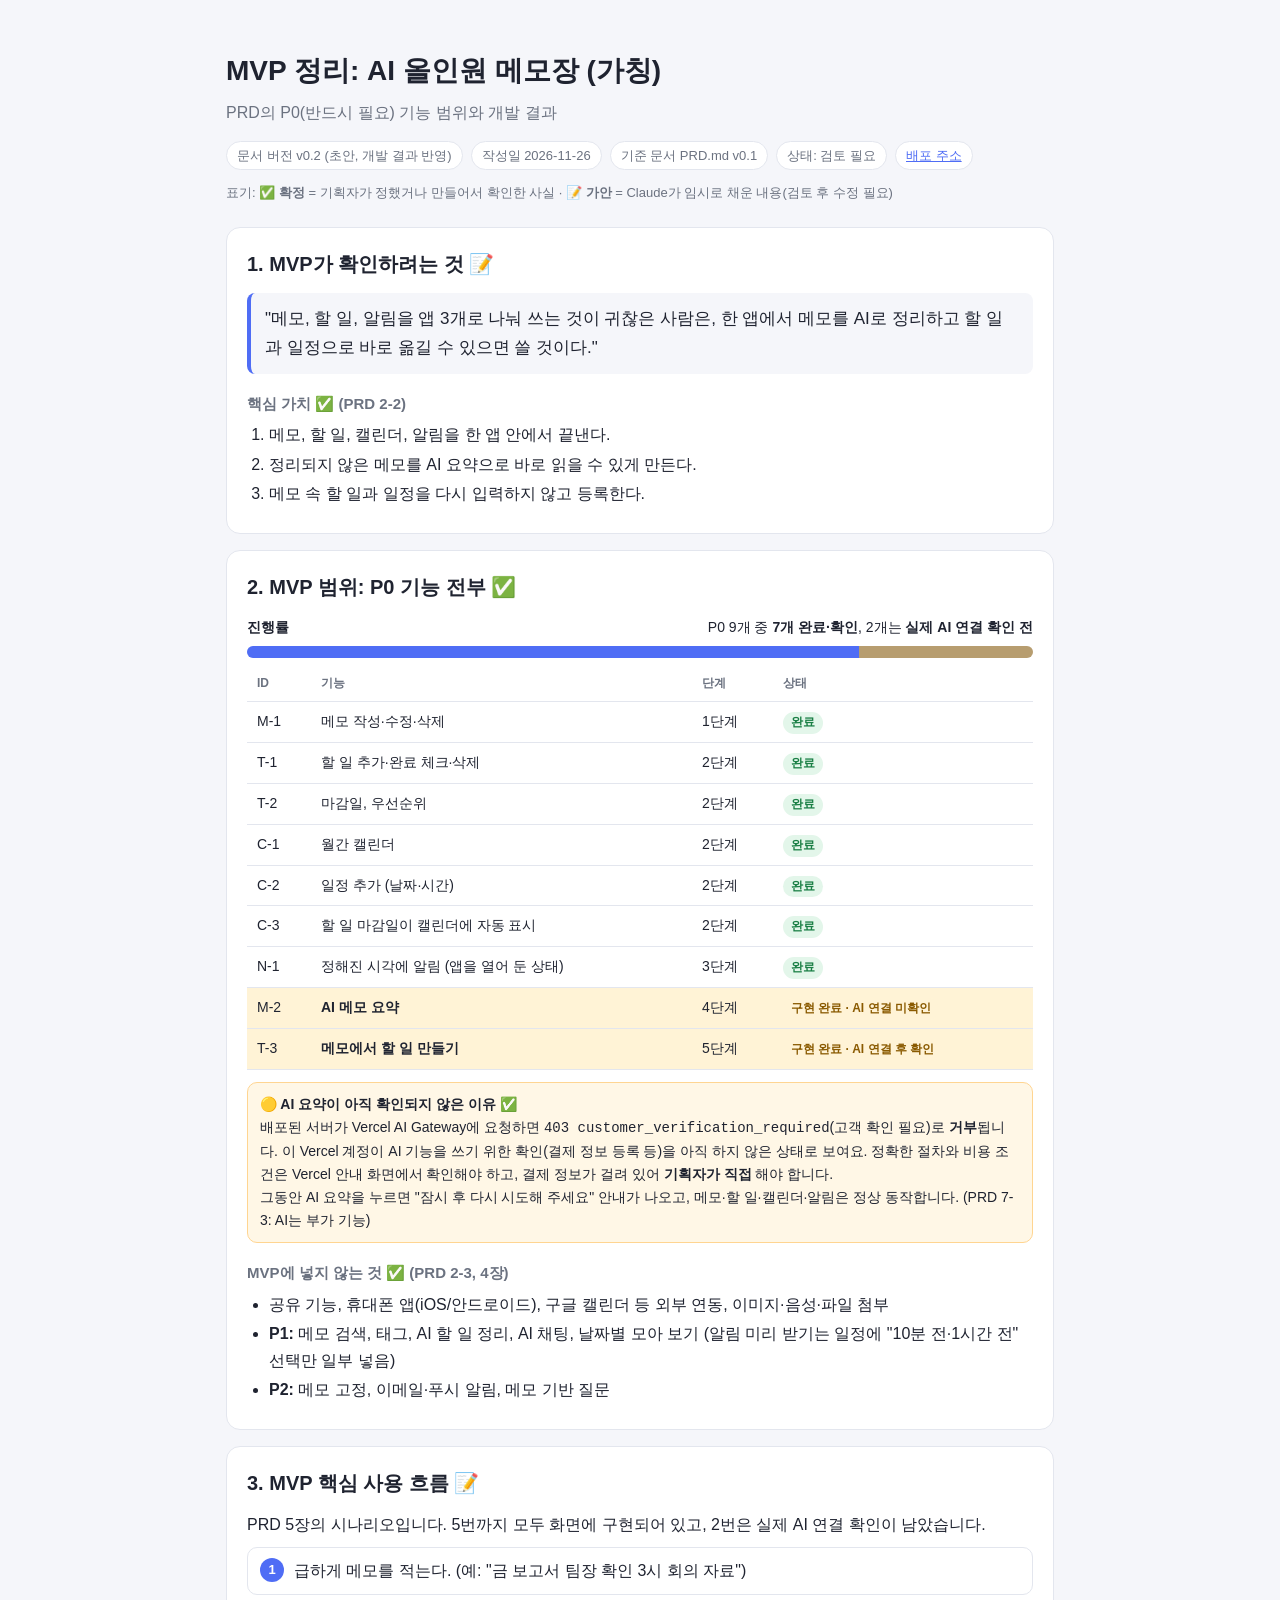
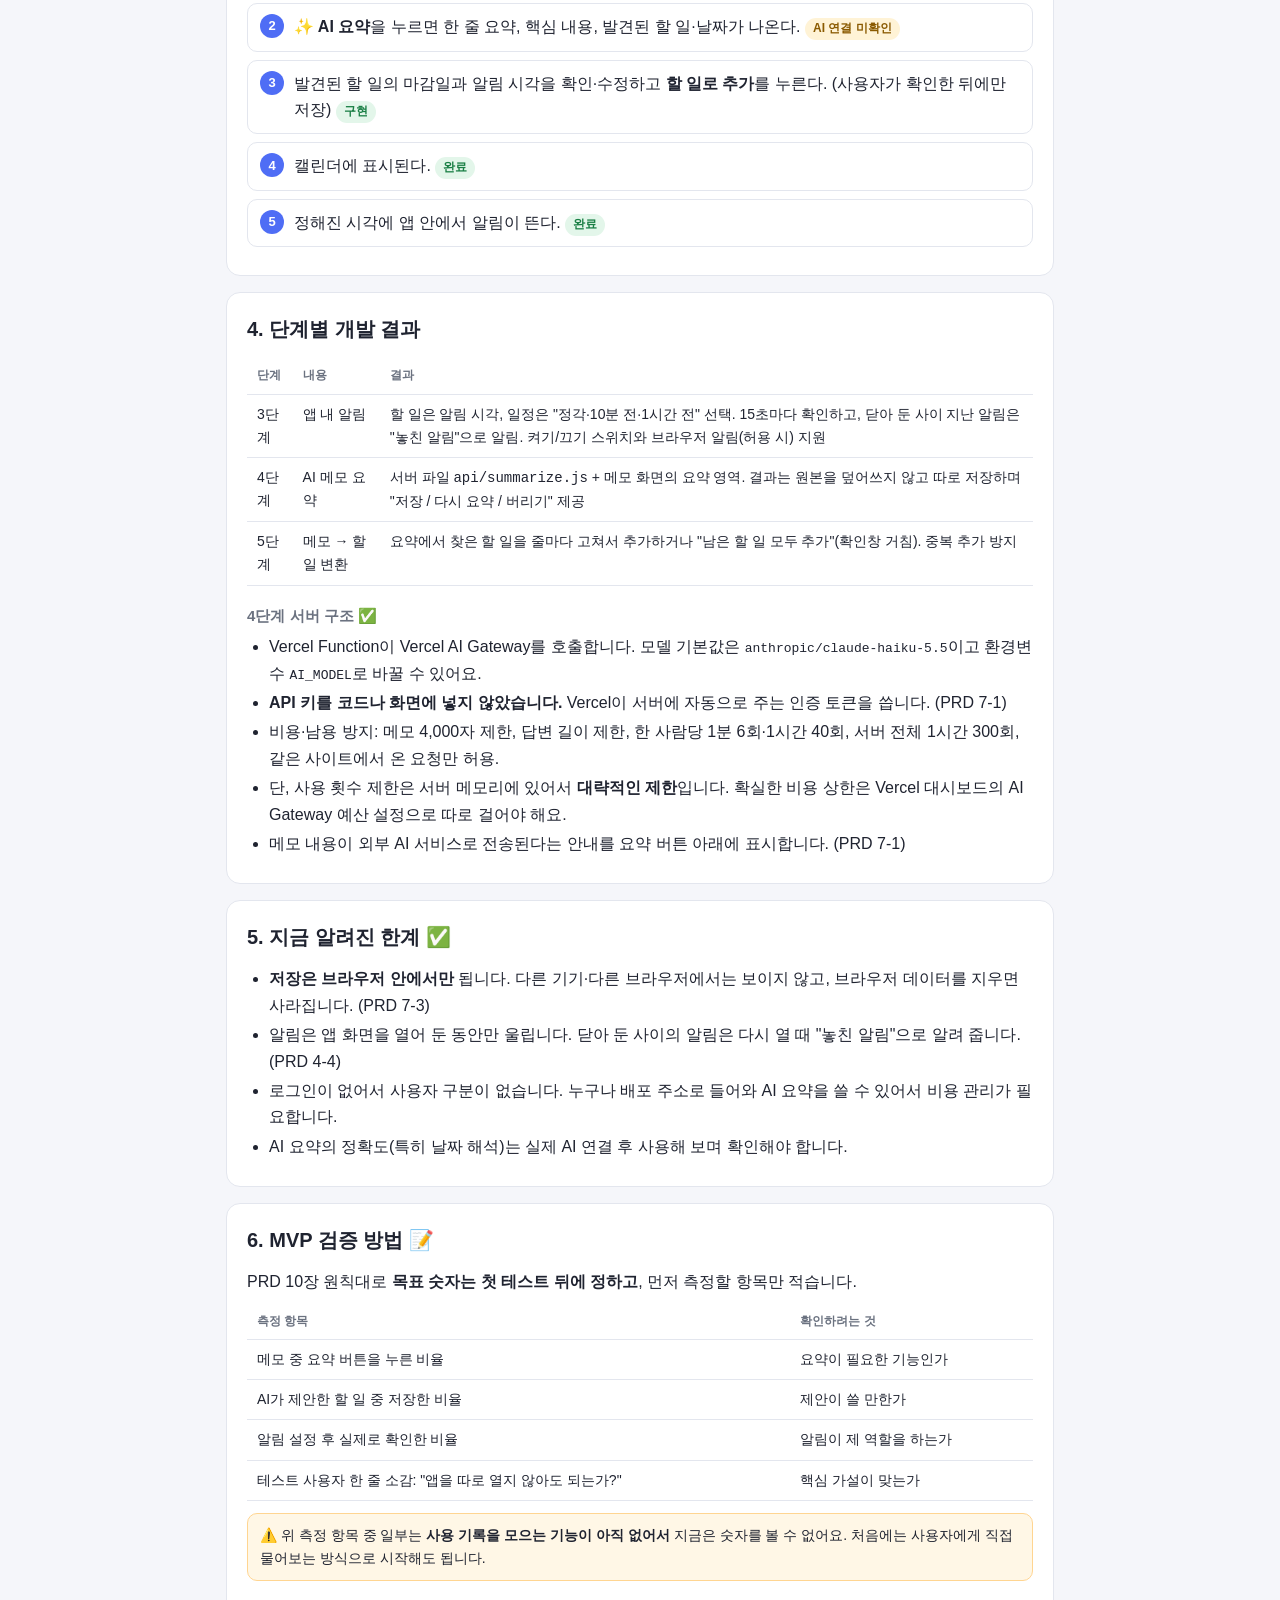
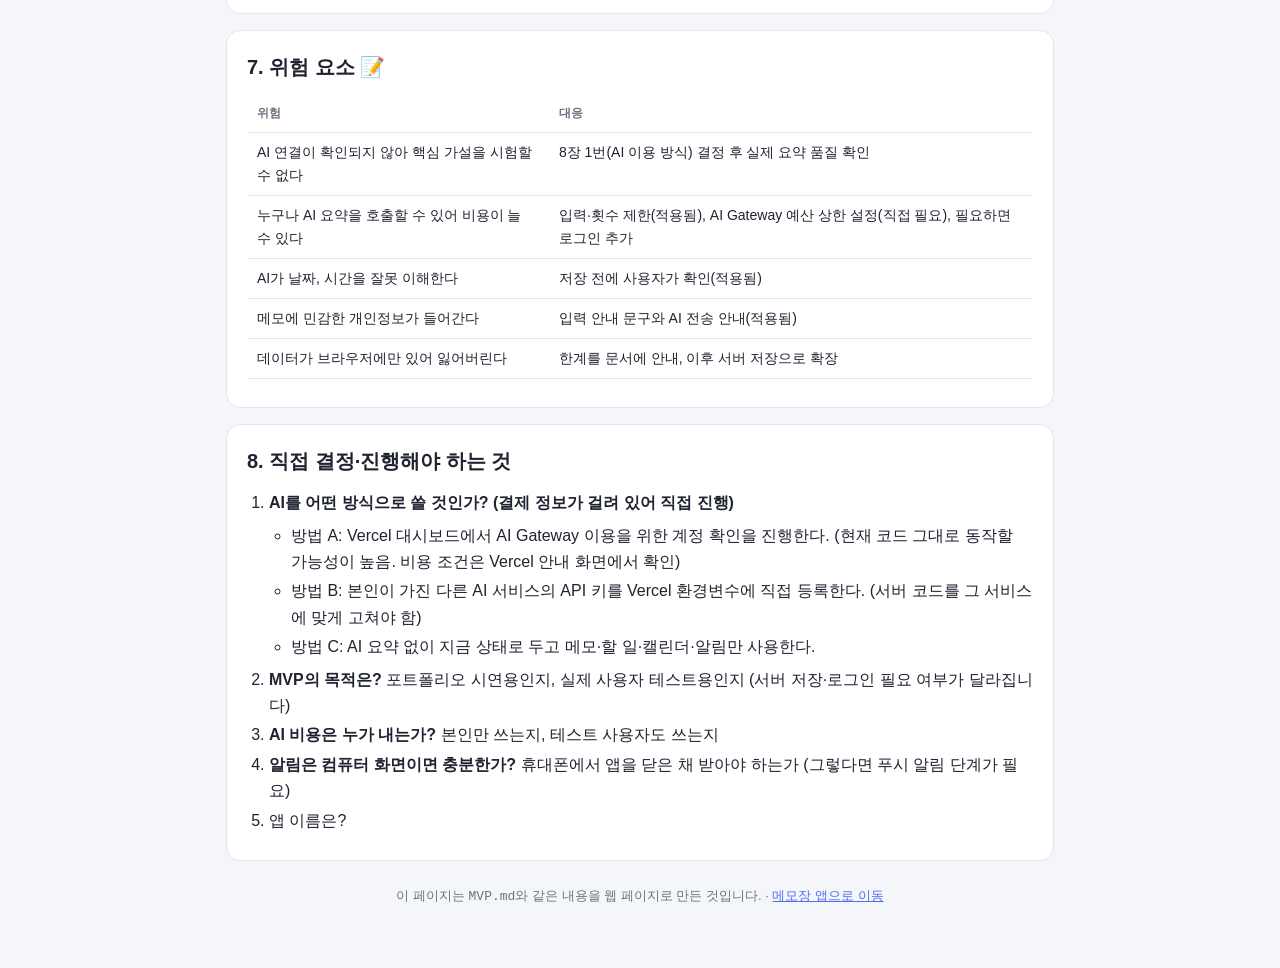
==== mvp.html @ d77a760d "2~5단계: 할 일·캘린더, 앱 내 알림, AI 요약, 메모에서 할 일 만들기 - 할 일(마감일·중요도)과 월간 캘린더, 일정 추가 - 알림: 할 일·일정 알림 시각, 놓친 알림 " ====
<!DOCTYPE html>
<html lang="ko">
<head>
  <meta charset="UTF-8">
  <meta name="viewport" content="width=device-width, initial-scale=1">
  <title>MVP 정리 - AI 올인원 메모장</title>
  <style>
    /* 색상은 여기 변수만 바꾸면 전체에 적용돼요 */
    :root {
      --main: #4f6df5;
      --bg: #f5f6fa;
      --card: #ffffff;
      --text: #1f2330;
      --sub: #6b7280;
      --line: #e3e6ee;
      --done-bg: #e3f6ea;  --done-text: #1a7f45;
      --todo-bg: #eef0f6;  --todo-text: #6b7280;
      --key-bg: #fff3d6;   --key-text: #8a5a00;
      --warn-bg: #fff7e6;  --warn-line: #ffd591;
    }
    @media (prefers-color-scheme: dark) {
      :root:not([data-theme="light"]) {
        --bg: #14161d; --card: #1d2029; --text: #eceef5; --sub: #9aa1b2; --line: #2d313d;
        --done-bg: #17382a; --done-text: #6fd59b;
        --todo-bg: #2a2e3a; --todo-text: #9aa1b2;
        --key-bg: #3a2f12; --key-text: #f2c562;
        --warn-bg: #3a2f12; --warn-line: #7a5d1b;
      }
    }
    * { box-sizing: border-box; }
    body {
      margin: 0;
      font-family: -apple-system, "Apple SD Gothic Neo", "Malgun Gothic", sans-serif;
      background: var(--bg);
      color: var(--text);
      line-height: 1.65;
    }
    .wrap { max-width: 860px; margin: 0 auto; padding: 24px 16px 64px; }
    header.hero { padding: 24px 0 8px; }
    header.hero h1 { margin: 0 0 6px; font-size: 28px; }
    header.hero p { margin: 0; color: var(--sub); }
    .meta { display: flex; flex-wrap: wrap; gap: 8px; margin-top: 14px; }
    .meta span { font-size: 13px; padding: 3px 10px; border-radius: 999px; background: var(--card); border: 1px solid var(--line); color: var(--sub); }

    section.card { background: var(--card); border: 1px solid var(--line); border-radius: 14px; padding: 20px; margin-top: 16px; }
    h2 { margin: 0 0 12px; font-size: 20px; }
    h3 { margin: 18px 0 6px; font-size: 15px; color: var(--sub); }
    p { margin: 8px 0; }
    ul, ol { margin: 6px 0; padding-left: 22px; }
    li { margin: 3px 0; }

    .legend { font-size: 13px; color: var(--sub); }
    .tag { display: inline-block; font-size: 12px; padding: 1px 8px; border-radius: 999px; font-weight: 600; white-space: nowrap; }
    .tag.done { background: var(--done-bg); color: var(--done-text); }
    .tag.todo { background: var(--todo-bg); color: var(--todo-text); }
    .tag.warn { background: var(--key-bg);  color: var(--key-text); }

    .hypo { border-left: 4px solid var(--main); background: var(--bg); padding: 12px 14px; border-radius: 8px; margin: 10px 0; font-size: 17px; }

    /* 진행률 막대 */
    .progress-head { display: flex; justify-content: space-between; align-items: baseline; gap: 12px; flex-wrap: wrap; font-size: 14px; margin-bottom: 6px; }
    .bar { height: 12px; background: var(--todo-bg); border-radius: 999px; overflow: hidden; display: flex; }
    .bar > i { display: block; height: 100%; }
    .bar > i.ok { width: 77.8%; background: var(--main); }
    .bar > i.pending { width: 22.2%; background: var(--key-text); opacity: .55; }

    /* 표 */
    .table-wrap { overflow-x: auto; margin: 8px 0; }
    table { width: 100%; border-collapse: collapse; font-size: 14px; min-width: 460px; }
    th, td { text-align: left; padding: 8px 10px; border-bottom: 1px solid var(--line); vertical-align: top; }
    th { font-size: 12px; color: var(--sub); }
    tr.row-key td { background: var(--key-bg); }

    /* 흐름 */
    ol.flow { list-style: none; padding: 0; counter-reset: step; }
    ol.flow li { counter-increment: step; position: relative; padding: 10px 12px 10px 46px; margin: 8px 0; border: 1px solid var(--line); border-radius: 10px; }
    ol.flow li::before {
      content: counter(step); position: absolute; left: 12px; top: 10px;
      width: 24px; height: 24px; border-radius: 50%; background: var(--main); color: #fff;
      display: flex; align-items: center; justify-content: center; font-size: 13px; font-weight: 700;
    }

    .callout { background: var(--warn-bg); border: 1px solid var(--warn-line); border-radius: 10px; padding: 10px 12px; margin: 12px 0; font-size: 14px; }
    @media (max-width: 640px) {
      header.hero h1 { font-size: 23px; }
    }
    footer { margin-top: 24px; font-size: 13px; color: var(--sub); text-align: center; }
    a { color: var(--main); }
  </style>
</head>
<body>
  <div class="wrap">
    <header class="hero">
      <h1>MVP 정리: AI 올인원 메모장 (가칭)</h1>
      <p>PRD의 P0(반드시 필요) 기능 범위와 개발 결과</p>
      <div class="meta">
        <span>문서 버전 v0.2 (초안, 개발 결과 반영)</span>
        <span>작성일 2026-11-26</span>
        <span>기준 문서 PRD.md v0.1</span>
        <span>상태: 검토 필요</span>
        <span><a href="https://ail-lecture-memo.vercel.app">배포 주소</a></span>
      </div>
      <p class="legend" style="margin-top:12px">
        표기: <b>✅ 확정</b> = 기획자가 정했거나 만들어서 확인한 사실 · <b>📝 가안</b> = Claude가 임시로 채운 내용(검토 후 수정 필요)
      </p>
    </header>

    <section class="card">
      <h2>1. MVP가 확인하려는 것 📝</h2>
      <p class="hypo">"메모, 할 일, 알림을 앱 3개로 나눠 쓰는 것이 귀찮은 사람은, 한 앱에서 메모를 AI로 정리하고 할 일과 일정으로 바로 옮길 수 있으면 쓸 것이다."</p>
      <h3>핵심 가치 ✅ (PRD 2-2)</h3>
      <ol>
        <li>메모, 할 일, 캘린더, 알림을 한 앱 안에서 끝낸다.</li>
        <li>정리되지 않은 메모를 AI 요약으로 바로 읽을 수 있게 만든다.</li>
        <li>메모 속 할 일과 일정을 다시 입력하지 않고 등록한다.</li>
      </ol>
    </section>

    <section class="card">
      <h2>2. MVP 범위: P0 기능 전부 ✅</h2>
      <div class="progress-head"><strong>진행률</strong><span>P0 9개 중 <b>7개 완료·확인</b>, 2개는 <b>실제 AI 연결 확인 전</b></span></div>
      <div class="bar" role="img" aria-label="9개 중 7개 완료, 2개 AI 연결 확인 전"><i class="ok"></i><i class="pending"></i></div>

      <div class="table-wrap">
        <table>
          <thead><tr><th>ID</th><th>기능</th><th>단계</th><th>상태</th></tr></thead>
          <tbody>
            <tr><td>M-1</td><td>메모 작성·수정·삭제</td><td>1단계</td><td><span class="tag done">완료</span></td></tr>
            <tr><td>T-1</td><td>할 일 추가·완료 체크·삭제</td><td>2단계</td><td><span class="tag done">완료</span></td></tr>
            <tr><td>T-2</td><td>마감일, 우선순위</td><td>2단계</td><td><span class="tag done">완료</span></td></tr>
            <tr><td>C-1</td><td>월간 캘린더</td><td>2단계</td><td><span class="tag done">완료</span></td></tr>
            <tr><td>C-2</td><td>일정 추가 (날짜·시간)</td><td>2단계</td><td><span class="tag done">완료</span></td></tr>
            <tr><td>C-3</td><td>할 일 마감일이 캘린더에 자동 표시</td><td>2단계</td><td><span class="tag done">완료</span></td></tr>
            <tr><td>N-1</td><td>정해진 시각에 알림 (앱을 열어 둔 상태)</td><td>3단계</td><td><span class="tag done">완료</span></td></tr>
            <tr class="row-key"><td>M-2</td><td><b>AI 메모 요약</b></td><td>4단계</td><td><span class="tag warn">구현 완료 · AI 연결 미확인</span></td></tr>
            <tr class="row-key"><td>T-3</td><td><b>메모에서 할 일 만들기</b></td><td>5단계</td><td><span class="tag warn">구현 완료 · AI 연결 후 확인</span></td></tr>
          </tbody>
        </table>
      </div>

      <p class="callout"><b>🟡 AI 요약이 아직 확인되지 않은 이유 ✅</b><br>
        배포된 서버가 Vercel AI Gateway에 요청하면 <code>403 customer_verification_required</code>(고객 확인 필요)로 <b>거부</b>됩니다. 이 Vercel 계정이 AI 기능을 쓰기 위한 확인(결제 정보 등록 등)을 아직 하지 않은 상태로 보여요. 정확한 절차와 비용 조건은 Vercel 안내 화면에서 확인해야 하고, 결제 정보가 걸려 있어 <b>기획자가 직접</b> 해야 합니다.<br>
        그동안 AI 요약을 누르면 "잠시 후 다시 시도해 주세요" 안내가 나오고, 메모·할 일·캘린더·알림은 정상 동작합니다. (PRD 7-3: AI는 부가 기능)</p>

      <h3>MVP에 넣지 않는 것 ✅ (PRD 2-3, 4장)</h3>
      <ul>
        <li>공유 기능, 휴대폰 앱(iOS/안드로이드), 구글 캘린더 등 외부 연동, 이미지·음성·파일 첨부</li>
        <li><b>P1:</b> 메모 검색, 태그, AI 할 일 정리, AI 채팅, 날짜별 모아 보기 (알림 미리 받기는 일정에 "10분 전·1시간 전" 선택만 일부 넣음)</li>
        <li><b>P2:</b> 메모 고정, 이메일·푸시 알림, 메모 기반 질문</li>
      </ul>
    </section>

    <section class="card">
      <h2>3. MVP 핵심 사용 흐름 📝</h2>
      <p>PRD 5장의 시나리오입니다. 5번까지 모두 화면에 구현되어 있고, 2번은 실제 AI 연결 확인이 남았습니다.</p>
      <ol class="flow">
        <li>급하게 메모를 적는다. (예: "금 보고서 팀장 확인 3시 회의 자료")</li>
        <li><b>✨ AI 요약</b>을 누르면 한 줄 요약, 핵심 내용, 발견된 할 일·날짜가 나온다. <span class="tag warn">AI 연결 미확인</span></li>
        <li>발견된 할 일의 마감일과 알림 시각을 확인·수정하고 <b>할 일로 추가</b>를 누른다. (사용자가 확인한 뒤에만 저장) <span class="tag done">구현</span></li>
        <li>캘린더에 표시된다. <span class="tag done">완료</span></li>
        <li>정해진 시각에 앱 안에서 알림이 뜬다. <span class="tag done">완료</span></li>
      </ol>
    </section>

    <section class="card">
      <h2>4. 단계별 개발 결과</h2>
      <div class="table-wrap">
        <table>
          <thead><tr><th>단계</th><th>내용</th><th>결과</th></tr></thead>
          <tbody>
            <tr><td>3단계</td><td>앱 내 알림</td><td>할 일은 알림 시각, 일정은 "정각·10분 전·1시간 전" 선택. 15초마다 확인하고, 닫아 둔 사이 지난 알림은 "놓친 알림"으로 알림. 켜기/끄기 스위치와 브라우저 알림(허용 시) 지원</td></tr>
            <tr><td>4단계</td><td>AI 메모 요약</td><td>서버 파일 <code>api/summarize.js</code> + 메모 화면의 요약 영역. 결과는 원본을 덮어쓰지 않고 따로 저장하며 "저장 / 다시 요약 / 버리기" 제공</td></tr>
            <tr><td>5단계</td><td>메모 → 할 일 변환</td><td>요약에서 찾은 할 일을 줄마다 고쳐서 추가하거나 "남은 할 일 모두 추가"(확인창 거침). 중복 추가 방지</td></tr>
          </tbody>
        </table>
      </div>
      <h3>4단계 서버 구조 ✅</h3>
      <ul>
        <li>Vercel Function이 Vercel AI Gateway를 호출합니다. 모델 기본값은 <code>anthropic/claude-haiku-5.5</code>이고 환경변수 <code>AI_MODEL</code>로 바꿀 수 있어요.</li>
        <li><b>API 키를 코드나 화면에 넣지 않았습니다.</b> Vercel이 서버에 자동으로 주는 인증 토큰을 씁니다. (PRD 7-1)</li>
        <li>비용·남용 방지: 메모 4,000자 제한, 답변 길이 제한, 한 사람당 1분 6회·1시간 40회, 서버 전체 1시간 300회, 같은 사이트에서 온 요청만 허용.</li>
        <li>단, 사용 횟수 제한은 서버 메모리에 있어서 <b>대략적인 제한</b>입니다. 확실한 비용 상한은 Vercel 대시보드의 AI Gateway 예산 설정으로 따로 걸어야 해요.</li>
        <li>메모 내용이 외부 AI 서비스로 전송된다는 안내를 요약 버튼 아래에 표시합니다. (PRD 7-1)</li>
      </ul>
    </section>

    <section class="card">
      <h2>5. 지금 알려진 한계 ✅</h2>
      <ul>
        <li><b>저장은 브라우저 안에서만</b> 됩니다. 다른 기기·다른 브라우저에서는 보이지 않고, 브라우저 데이터를 지우면 사라집니다. (PRD 7-3)</li>
        <li>알림은 앱 화면을 열어 둔 동안만 울립니다. 닫아 둔 사이의 알림은 다시 열 때 "놓친 알림"으로 알려 줍니다. (PRD 4-4)</li>
        <li>로그인이 없어서 사용자 구분이 없습니다. 누구나 배포 주소로 들어와 AI 요약을 쓸 수 있어서 비용 관리가 필요합니다.</li>
        <li>AI 요약의 정확도(특히 날짜 해석)는 실제 AI 연결 후 사용해 보며 확인해야 합니다.</li>
      </ul>
    </section>

    <section class="card">
      <h2>6. MVP 검증 방법 📝</h2>
      <p>PRD 10장 원칙대로 <b>목표 숫자는 첫 테스트 뒤에 정하고</b>, 먼저 측정할 항목만 적습니다.</p>
      <div class="table-wrap">
        <table>
          <thead><tr><th>측정 항목</th><th>확인하려는 것</th></tr></thead>
          <tbody>
            <tr><td>메모 중 요약 버튼을 누른 비율</td><td>요약이 필요한 기능인가</td></tr>
            <tr><td>AI가 제안한 할 일 중 저장한 비율</td><td>제안이 쓸 만한가</td></tr>
            <tr><td>알림 설정 후 실제로 확인한 비율</td><td>알림이 제 역할을 하는가</td></tr>
            <tr><td>테스트 사용자 한 줄 소감: "앱을 따로 열지 않아도 되는가?"</td><td>핵심 가설이 맞는가</td></tr>
          </tbody>
        </table>
      </div>
      <p class="callout">⚠️ 위 측정 항목 중 일부는 <b>사용 기록을 모으는 기능이 아직 없어서</b> 지금은 숫자를 볼 수 없어요. 처음에는 사용자에게 직접 물어보는 방식으로 시작해도 됩니다.</p>
    </section>

    <section class="card">
      <h2>7. 위험 요소 📝</h2>
      <div class="table-wrap">
        <table>
          <thead><tr><th>위험</th><th>대응</th></tr></thead>
          <tbody>
            <tr><td>AI 연결이 확인되지 않아 핵심 가설을 시험할 수 없다</td><td>8장 1번(AI 이용 방식) 결정 후 실제 요약 품질 확인</td></tr>
            <tr><td>누구나 AI 요약을 호출할 수 있어 비용이 늘 수 있다</td><td>입력·횟수 제한(적용됨), AI Gateway 예산 상한 설정(직접 필요), 필요하면 로그인 추가</td></tr>
            <tr><td>AI가 날짜, 시간을 잘못 이해한다</td><td>저장 전에 사용자가 확인(적용됨)</td></tr>
            <tr><td>메모에 민감한 개인정보가 들어간다</td><td>입력 안내 문구와 AI 전송 안내(적용됨)</td></tr>
            <tr><td>데이터가 브라우저에만 있어 잃어버린다</td><td>한계를 문서에 안내, 이후 서버 저장으로 확장</td></tr>
          </tbody>
        </table>
      </div>
    </section>

    <section class="card">
      <h2>8. 직접 결정·진행해야 하는 것</h2>
      <ol>
        <li><b>AI를 어떤 방식으로 쓸 것인가? (결제 정보가 걸려 있어 직접 진행)</b>
          <ul>
            <li>방법 A: Vercel 대시보드에서 AI Gateway 이용을 위한 계정 확인을 진행한다. (현재 코드 그대로 동작할 가능성이 높음. 비용 조건은 Vercel 안내 화면에서 확인)</li>
            <li>방법 B: 본인이 가진 다른 AI 서비스의 API 키를 Vercel 환경변수에 직접 등록한다. (서버 코드를 그 서비스에 맞게 고쳐야 함)</li>
            <li>방법 C: AI 요약 없이 지금 상태로 두고 메모·할 일·캘린더·알림만 사용한다.</li>
          </ul>
        </li>
        <li><b>MVP의 목적은?</b> 포트폴리오 시연용인지, 실제 사용자 테스트용인지 (서버 저장·로그인 필요 여부가 달라집니다)</li>
        <li><b>AI 비용은 누가 내는가?</b> 본인만 쓰는지, 테스트 사용자도 쓰는지</li>
        <li><b>알림은 컴퓨터 화면이면 충분한가?</b> 휴대폰에서 앱을 닫은 채 받아야 하는가 (그렇다면 푸시 알림 단계가 필요)</li>
        <li>앱 이름은?</li>
      </ol>
    </section>

    <footer>이 페이지는 <code>MVP.md</code>와 같은 내용을 웹 페이지로 만든 것입니다. · <a href="index.html">메모장 앱으로 이동</a></footer>
  </div>
</body>
</html>
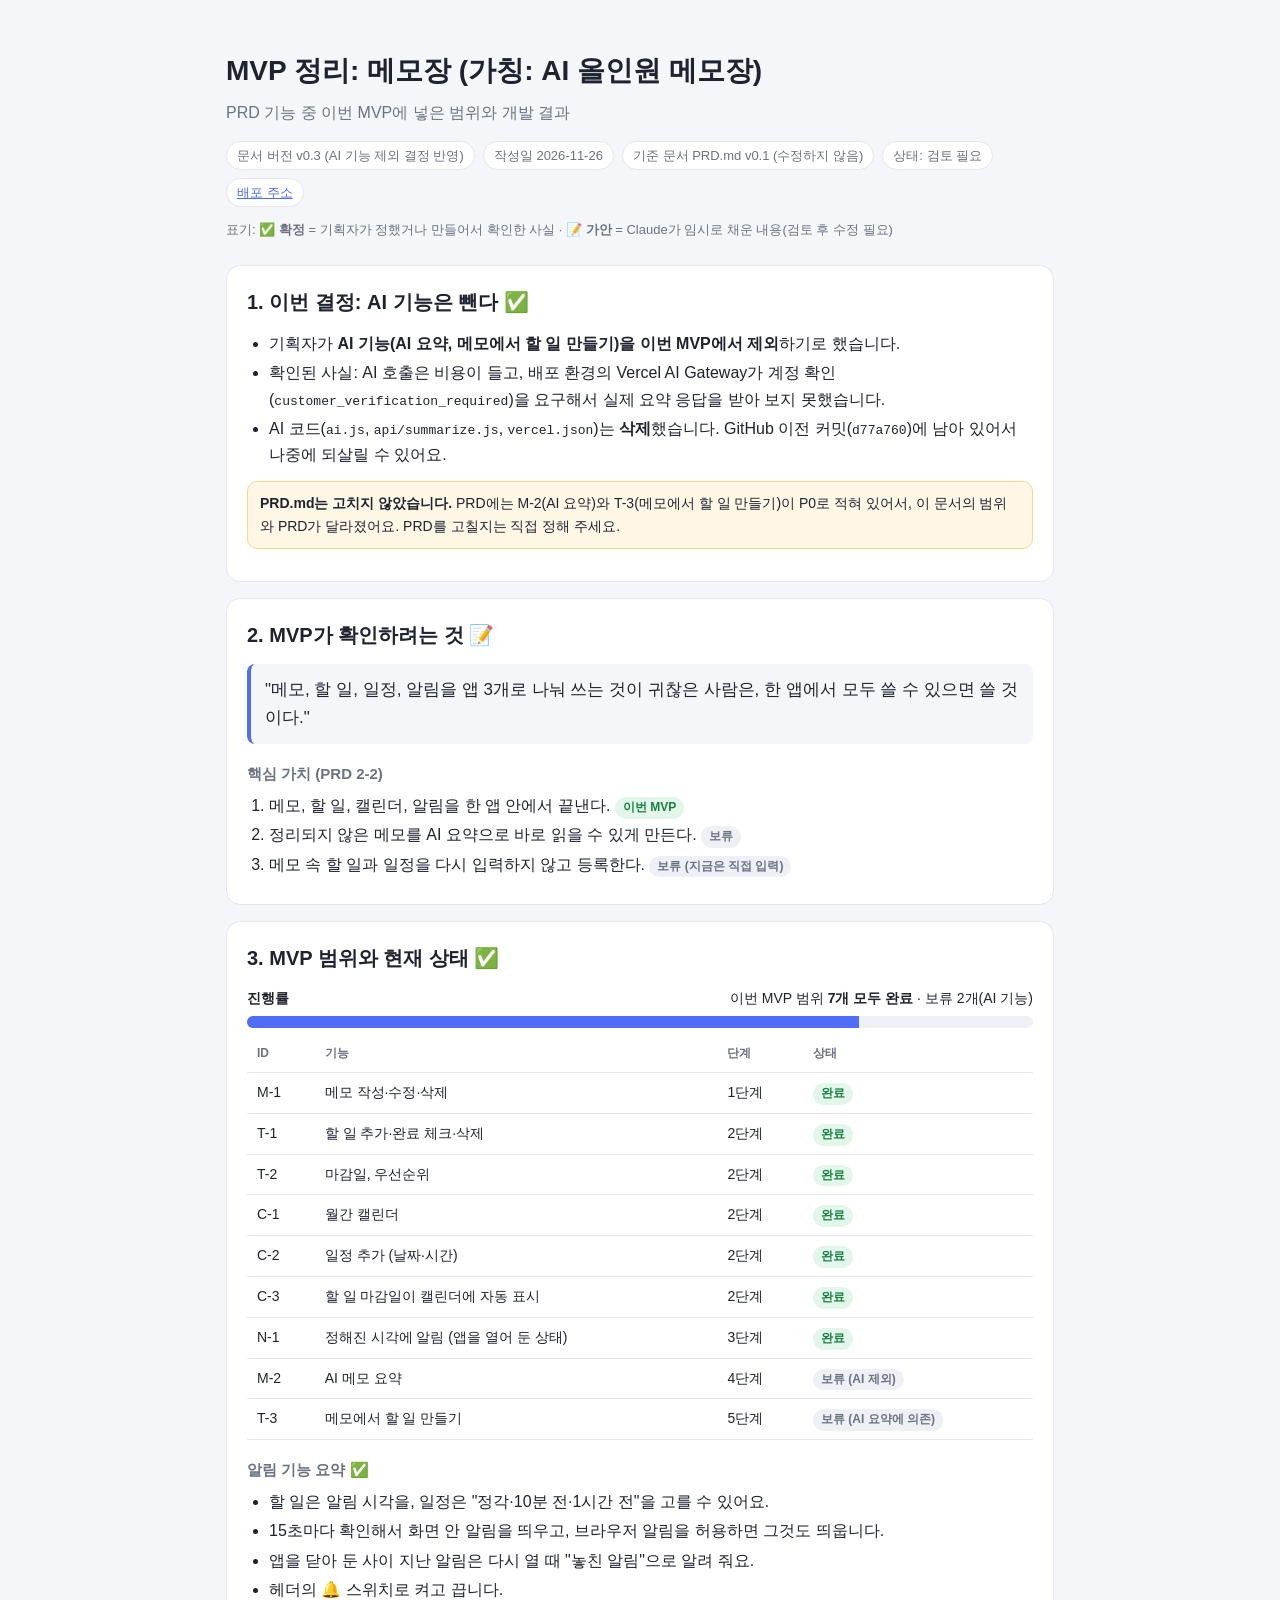
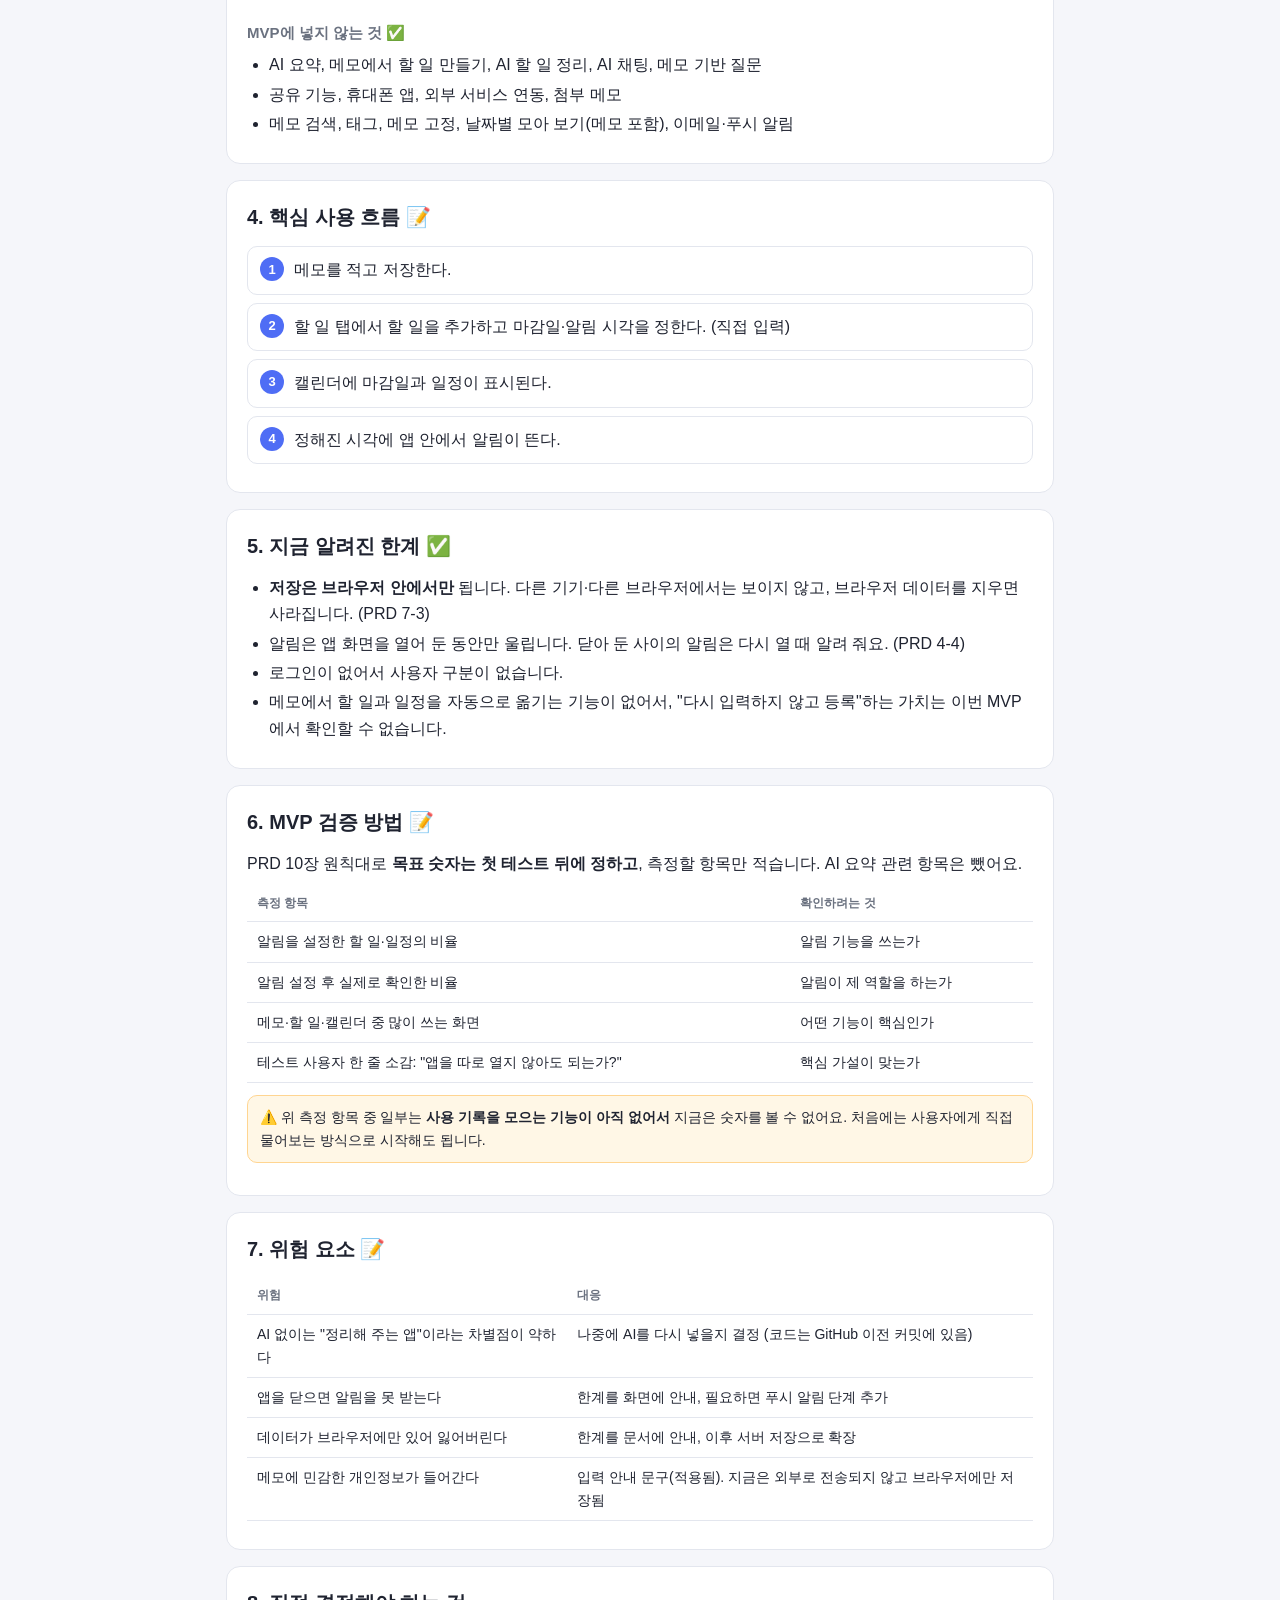
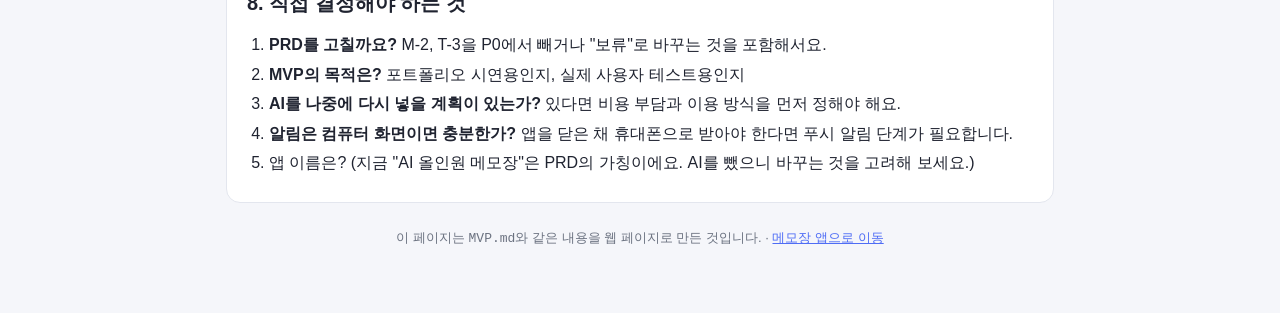
==== commit b299be46: "AI 기능 제거: 비용·계정 확인 문제로 AI 요약과 메모→할 일 변환을 뺌 - ai.js, api/summarize.js, vercel.json 삭제 (이전 커밋 d77a760에" ====
--- a/mvp.html
+++ b/mvp.html
@@ -3,7 +3,7 @@
 <head>
   <meta charset="UTF-8">
   <meta name="viewport" content="width=device-width, initial-scale=1">
-  <title>MVP 정리 - AI 올인원 메모장</title>
+  <title>MVP 정리 - 메모장</title>
   <style>
     /* 색상은 여기 변수만 바꾸면 전체에 적용돼요 */
     :root {
@@ -14,16 +14,14 @@
       --sub: #6b7280;
       --line: #e3e6ee;
       --done-bg: #e3f6ea;  --done-text: #1a7f45;
-      --todo-bg: #eef0f6;  --todo-text: #6b7280;
-      --key-bg: #fff3d6;   --key-text: #8a5a00;
+      --hold-bg: #eef0f6;  --hold-text: #6b7280;
       --warn-bg: #fff7e6;  --warn-line: #ffd591;
     }
     @media (prefers-color-scheme: dark) {
       :root:not([data-theme="light"]) {
         --bg: #14161d; --card: #1d2029; --text: #eceef5; --sub: #9aa1b2; --line: #2d313d;
         --done-bg: #17382a; --done-text: #6fd59b;
-        --todo-bg: #2a2e3a; --todo-text: #9aa1b2;
-        --key-bg: #3a2f12; --key-text: #f2c562;
+        --hold-bg: #2a2e3a; --hold-text: #9aa1b2;
         --warn-bg: #3a2f12; --warn-line: #7a5d1b;
       }
     }
@@ -52,24 +50,21 @@
     .legend { font-size: 13px; color: var(--sub); }
     .tag { display: inline-block; font-size: 12px; padding: 1px 8px; border-radius: 999px; font-weight: 600; white-space: nowrap; }
     .tag.done { background: var(--done-bg); color: var(--done-text); }
-    .tag.todo { background: var(--todo-bg); color: var(--todo-text); }
-    .tag.warn { background: var(--key-bg);  color: var(--key-text); }
+    .tag.hold { background: var(--hold-bg); color: var(--hold-text); }
 
     .hypo { border-left: 4px solid var(--main); background: var(--bg); padding: 12px 14px; border-radius: 8px; margin: 10px 0; font-size: 17px; }
 
     /* 진행률 막대 */
     .progress-head { display: flex; justify-content: space-between; align-items: baseline; gap: 12px; flex-wrap: wrap; font-size: 14px; margin-bottom: 6px; }
-    .bar { height: 12px; background: var(--todo-bg); border-radius: 999px; overflow: hidden; display: flex; }
+    .bar { height: 12px; background: var(--hold-bg); border-radius: 999px; overflow: hidden; display: flex; }
     .bar > i { display: block; height: 100%; }
     .bar > i.ok { width: 77.8%; background: var(--main); }
-    .bar > i.pending { width: 22.2%; background: var(--key-text); opacity: .55; }
 
     /* 표 */
     .table-wrap { overflow-x: auto; margin: 8px 0; }
     table { width: 100%; border-collapse: collapse; font-size: 14px; min-width: 460px; }
     th, td { text-align: left; padding: 8px 10px; border-bottom: 1px solid var(--line); vertical-align: top; }
     th { font-size: 12px; color: var(--sub); }
-    tr.row-key td { background: var(--key-bg); }
 
     /* 흐름 */
     ol.flow { list-style: none; padding: 0; counter-reset: step; }
@@ -91,12 +86,12 @@
 <body>
   <div class="wrap">
     <header class="hero">
-      <h1>MVP 정리: AI 올인원 메모장 (가칭)</h1>
-      <p>PRD의 P0(반드시 필요) 기능 범위와 개발 결과</p>
+      <h1>MVP 정리: 메모장 (가칭: AI 올인원 메모장)</h1>
+      <p>PRD 기능 중 이번 MVP에 넣은 범위와 개발 결과</p>
       <div class="meta">
-        <span>문서 버전 v0.2 (초안, 개발 결과 반영)</span>
+        <span>문서 버전 v0.3 (AI 기능 제외 결정 반영)</span>
         <span>작성일 2026-11-26</span>
-        <span>기준 문서 PRD.md v0.1</span>
+        <span>기준 문서 PRD.md v0.1 (수정하지 않음)</span>
         <span>상태: 검토 필요</span>
         <span><a href="https://ail-lecture-memo.vercel.app">배포 주소</a></span>
       </div>
@@ -106,20 +101,30 @@
     </header>
 
     <section class="card">
-      <h2>1. MVP가 확인하려는 것 📝</h2>
-      <p class="hypo">"메모, 할 일, 알림을 앱 3개로 나눠 쓰는 것이 귀찮은 사람은, 한 앱에서 메모를 AI로 정리하고 할 일과 일정으로 바로 옮길 수 있으면 쓸 것이다."</p>
-      <h3>핵심 가치 ✅ (PRD 2-2)</h3>
+      <h2>1. 이번 결정: AI 기능은 뺀다 ✅</h2>
+      <ul>
+        <li>기획자가 <b>AI 기능(AI 요약, 메모에서 할 일 만들기)을 이번 MVP에서 제외</b>하기로 했습니다.</li>
+        <li>확인된 사실: AI 호출은 비용이 들고, 배포 환경의 Vercel AI Gateway가 계정 확인(<code>customer_verification_required</code>)을 요구해서 실제 요약 응답을 받아 보지 못했습니다.</li>
+        <li>AI 코드(<code>ai.js</code>, <code>api/summarize.js</code>, <code>vercel.json</code>)는 <b>삭제</b>했습니다. GitHub 이전 커밋(<code>d77a760</code>)에 남아 있어서 나중에 되살릴 수 있어요.</li>
+      </ul>
+      <p class="callout"><b>PRD.md는 고치지 않았습니다.</b> PRD에는 M-2(AI 요약)와 T-3(메모에서 할 일 만들기)이 P0로 적혀 있어서, 이 문서의 범위와 PRD가 달라졌어요. PRD를 고칠지는 직접 정해 주세요.</p>
+    </section>
+
+    <section class="card">
+      <h2>2. MVP가 확인하려는 것 📝</h2>
+      <p class="hypo">"메모, 할 일, 일정, 알림을 앱 3개로 나눠 쓰는 것이 귀찮은 사람은, 한 앱에서 모두 쓸 수 있으면 쓸 것이다."</p>
+      <h3>핵심 가치 (PRD 2-2)</h3>
       <ol>
-        <li>메모, 할 일, 캘린더, 알림을 한 앱 안에서 끝낸다.</li>
-        <li>정리되지 않은 메모를 AI 요약으로 바로 읽을 수 있게 만든다.</li>
-        <li>메모 속 할 일과 일정을 다시 입력하지 않고 등록한다.</li>
+        <li>메모, 할 일, 캘린더, 알림을 한 앱 안에서 끝낸다. <span class="tag done">이번 MVP</span></li>
+        <li>정리되지 않은 메모를 AI 요약으로 바로 읽을 수 있게 만든다. <span class="tag hold">보류</span></li>
+        <li>메모 속 할 일과 일정을 다시 입력하지 않고 등록한다. <span class="tag hold">보류 (지금은 직접 입력)</span></li>
       </ol>
     </section>
 
     <section class="card">
-      <h2>2. MVP 범위: P0 기능 전부 ✅</h2>
-      <div class="progress-head"><strong>진행률</strong><span>P0 9개 중 <b>7개 완료·확인</b>, 2개는 <b>실제 AI 연결 확인 전</b></span></div>
-      <div class="bar" role="img" aria-label="9개 중 7개 완료, 2개 AI 연결 확인 전"><i class="ok"></i><i class="pending"></i></div>
+      <h2>3. MVP 범위와 현재 상태 ✅</h2>
+      <div class="progress-head"><strong>진행률</strong><span>이번 MVP 범위 <b>7개 모두 완료</b> · 보류 2개(AI 기능)</span></div>
+      <div class="bar" role="img" aria-label="전체 9개 중 7개 완료, 2개 보류"><i class="ok"></i></div>
 
       <div class="table-wrap">
         <table>
@@ -132,78 +137,58 @@
             <tr><td>C-2</td><td>일정 추가 (날짜·시간)</td><td>2단계</td><td><span class="tag done">완료</span></td></tr>
             <tr><td>C-3</td><td>할 일 마감일이 캘린더에 자동 표시</td><td>2단계</td><td><span class="tag done">완료</span></td></tr>
             <tr><td>N-1</td><td>정해진 시각에 알림 (앱을 열어 둔 상태)</td><td>3단계</td><td><span class="tag done">완료</span></td></tr>
-            <tr class="row-key"><td>M-2</td><td><b>AI 메모 요약</b></td><td>4단계</td><td><span class="tag warn">구현 완료 · AI 연결 미확인</span></td></tr>
-            <tr class="row-key"><td>T-3</td><td><b>메모에서 할 일 만들기</b></td><td>5단계</td><td><span class="tag warn">구현 완료 · AI 연결 후 확인</span></td></tr>
+            <tr><td>M-2</td><td>AI 메모 요약</td><td>4단계</td><td><span class="tag hold">보류 (AI 제외)</span></td></tr>
+            <tr><td>T-3</td><td>메모에서 할 일 만들기</td><td>5단계</td><td><span class="tag hold">보류 (AI 요약에 의존)</span></td></tr>
           </tbody>
         </table>
       </div>
 
-      <p class="callout"><b>🟡 AI 요약이 아직 확인되지 않은 이유 ✅</b><br>
-        배포된 서버가 Vercel AI Gateway에 요청하면 <code>403 customer_verification_required</code>(고객 확인 필요)로 <b>거부</b>됩니다. 이 Vercel 계정이 AI 기능을 쓰기 위한 확인(결제 정보 등록 등)을 아직 하지 않은 상태로 보여요. 정확한 절차와 비용 조건은 Vercel 안내 화면에서 확인해야 하고, 결제 정보가 걸려 있어 <b>기획자가 직접</b> 해야 합니다.<br>
-        그동안 AI 요약을 누르면 "잠시 후 다시 시도해 주세요" 안내가 나오고, 메모·할 일·캘린더·알림은 정상 동작합니다. (PRD 7-3: AI는 부가 기능)</p>
-
-      <h3>MVP에 넣지 않는 것 ✅ (PRD 2-3, 4장)</h3>
-      <ul>
-        <li>공유 기능, 휴대폰 앱(iOS/안드로이드), 구글 캘린더 등 외부 연동, 이미지·음성·파일 첨부</li>
-        <li><b>P1:</b> 메모 검색, 태그, AI 할 일 정리, AI 채팅, 날짜별 모아 보기 (알림 미리 받기는 일정에 "10분 전·1시간 전" 선택만 일부 넣음)</li>
-        <li><b>P2:</b> 메모 고정, 이메일·푸시 알림, 메모 기반 질문</li>
-      </ul>
-    </section>
-
-    <section class="card">
-      <h2>3. MVP 핵심 사용 흐름 📝</h2>
-      <p>PRD 5장의 시나리오입니다. 5번까지 모두 화면에 구현되어 있고, 2번은 실제 AI 연결 확인이 남았습니다.</p>
+      <h3>알림 기능 요약 ✅</h3>
+      <ul>
+        <li>할 일은 알림 시각을, 일정은 "정각·10분 전·1시간 전"을 고를 수 있어요.</li>
+        <li>15초마다 확인해서 화면 안 알림을 띄우고, 브라우저 알림을 허용하면 그것도 띄웁니다.</li>
+        <li>앱을 닫아 둔 사이 지난 알림은 다시 열 때 "놓친 알림"으로 알려 줘요.</li>
+        <li>헤더의 🔔 스위치로 켜고 끕니다.</li>
+      </ul>
+
+      <h3>MVP에 넣지 않는 것 ✅</h3>
+      <ul>
+        <li>AI 요약, 메모에서 할 일 만들기, AI 할 일 정리, AI 채팅, 메모 기반 질문</li>
+        <li>공유 기능, 휴대폰 앱, 외부 서비스 연동, 첨부 메모</li>
+        <li>메모 검색, 태그, 메모 고정, 날짜별 모아 보기(메모 포함), 이메일·푸시 알림</li>
+      </ul>
+    </section>
+
+    <section class="card">
+      <h2>4. 핵심 사용 흐름 📝</h2>
       <ol class="flow">
-        <li>급하게 메모를 적는다. (예: "금 보고서 팀장 확인 3시 회의 자료")</li>
-        <li><b>✨ AI 요약</b>을 누르면 한 줄 요약, 핵심 내용, 발견된 할 일·날짜가 나온다. <span class="tag warn">AI 연결 미확인</span></li>
-        <li>발견된 할 일의 마감일과 알림 시각을 확인·수정하고 <b>할 일로 추가</b>를 누른다. (사용자가 확인한 뒤에만 저장) <span class="tag done">구현</span></li>
-        <li>캘린더에 표시된다. <span class="tag done">완료</span></li>
-        <li>정해진 시각에 앱 안에서 알림이 뜬다. <span class="tag done">완료</span></li>
+        <li>메모를 적고 저장한다.</li>
+        <li>할 일 탭에서 할 일을 추가하고 마감일·알림 시각을 정한다. (직접 입력)</li>
+        <li>캘린더에 마감일과 일정이 표시된다.</li>
+        <li>정해진 시각에 앱 안에서 알림이 뜬다.</li>
       </ol>
     </section>
 
     <section class="card">
-      <h2>4. 단계별 개발 결과</h2>
-      <div class="table-wrap">
-        <table>
-          <thead><tr><th>단계</th><th>내용</th><th>결과</th></tr></thead>
-          <tbody>
-            <tr><td>3단계</td><td>앱 내 알림</td><td>할 일은 알림 시각, 일정은 "정각·10분 전·1시간 전" 선택. 15초마다 확인하고, 닫아 둔 사이 지난 알림은 "놓친 알림"으로 알림. 켜기/끄기 스위치와 브라우저 알림(허용 시) 지원</td></tr>
-            <tr><td>4단계</td><td>AI 메모 요약</td><td>서버 파일 <code>api/summarize.js</code> + 메모 화면의 요약 영역. 결과는 원본을 덮어쓰지 않고 따로 저장하며 "저장 / 다시 요약 / 버리기" 제공</td></tr>
-            <tr><td>5단계</td><td>메모 → 할 일 변환</td><td>요약에서 찾은 할 일을 줄마다 고쳐서 추가하거나 "남은 할 일 모두 추가"(확인창 거침). 중복 추가 방지</td></tr>
-          </tbody>
-        </table>
-      </div>
-      <h3>4단계 서버 구조 ✅</h3>
-      <ul>
-        <li>Vercel Function이 Vercel AI Gateway를 호출합니다. 모델 기본값은 <code>anthropic/claude-haiku-5.5</code>이고 환경변수 <code>AI_MODEL</code>로 바꿀 수 있어요.</li>
-        <li><b>API 키를 코드나 화면에 넣지 않았습니다.</b> Vercel이 서버에 자동으로 주는 인증 토큰을 씁니다. (PRD 7-1)</li>
-        <li>비용·남용 방지: 메모 4,000자 제한, 답변 길이 제한, 한 사람당 1분 6회·1시간 40회, 서버 전체 1시간 300회, 같은 사이트에서 온 요청만 허용.</li>
-        <li>단, 사용 횟수 제한은 서버 메모리에 있어서 <b>대략적인 제한</b>입니다. 확실한 비용 상한은 Vercel 대시보드의 AI Gateway 예산 설정으로 따로 걸어야 해요.</li>
-        <li>메모 내용이 외부 AI 서비스로 전송된다는 안내를 요약 버튼 아래에 표시합니다. (PRD 7-1)</li>
-      </ul>
-    </section>
-
-    <section class="card">
       <h2>5. 지금 알려진 한계 ✅</h2>
       <ul>
         <li><b>저장은 브라우저 안에서만</b> 됩니다. 다른 기기·다른 브라우저에서는 보이지 않고, 브라우저 데이터를 지우면 사라집니다. (PRD 7-3)</li>
-        <li>알림은 앱 화면을 열어 둔 동안만 울립니다. 닫아 둔 사이의 알림은 다시 열 때 "놓친 알림"으로 알려 줍니다. (PRD 4-4)</li>
-        <li>로그인이 없어서 사용자 구분이 없습니다. 누구나 배포 주소로 들어와 AI 요약을 쓸 수 있어서 비용 관리가 필요합니다.</li>
-        <li>AI 요약의 정확도(특히 날짜 해석)는 실제 AI 연결 후 사용해 보며 확인해야 합니다.</li>
+        <li>알림은 앱 화면을 열어 둔 동안만 울립니다. 닫아 둔 사이의 알림은 다시 열 때 알려 줘요. (PRD 4-4)</li>
+        <li>로그인이 없어서 사용자 구분이 없습니다.</li>
+        <li>메모에서 할 일과 일정을 자동으로 옮기는 기능이 없어서, "다시 입력하지 않고 등록"하는 가치는 이번 MVP에서 확인할 수 없습니다.</li>
       </ul>
     </section>
 
     <section class="card">
       <h2>6. MVP 검증 방법 📝</h2>
-      <p>PRD 10장 원칙대로 <b>목표 숫자는 첫 테스트 뒤에 정하고</b>, 먼저 측정할 항목만 적습니다.</p>
+      <p>PRD 10장 원칙대로 <b>목표 숫자는 첫 테스트 뒤에 정하고</b>, 측정할 항목만 적습니다. AI 요약 관련 항목은 뺐어요.</p>
       <div class="table-wrap">
         <table>
           <thead><tr><th>측정 항목</th><th>확인하려는 것</th></tr></thead>
           <tbody>
-            <tr><td>메모 중 요약 버튼을 누른 비율</td><td>요약이 필요한 기능인가</td></tr>
-            <tr><td>AI가 제안한 할 일 중 저장한 비율</td><td>제안이 쓸 만한가</td></tr>
+            <tr><td>알림을 설정한 할 일·일정의 비율</td><td>알림 기능을 쓰는가</td></tr>
             <tr><td>알림 설정 후 실제로 확인한 비율</td><td>알림이 제 역할을 하는가</td></tr>
+            <tr><td>메모·할 일·캘린더 중 많이 쓰는 화면</td><td>어떤 기능이 핵심인가</td></tr>
             <tr><td>테스트 사용자 한 줄 소감: "앱을 따로 열지 않아도 되는가?"</td><td>핵심 가설이 맞는가</td></tr>
           </tbody>
         </table>
@@ -217,30 +202,23 @@
         <table>
           <thead><tr><th>위험</th><th>대응</th></tr></thead>
           <tbody>
-            <tr><td>AI 연결이 확인되지 않아 핵심 가설을 시험할 수 없다</td><td>8장 1번(AI 이용 방식) 결정 후 실제 요약 품질 확인</td></tr>
-            <tr><td>누구나 AI 요약을 호출할 수 있어 비용이 늘 수 있다</td><td>입력·횟수 제한(적용됨), AI Gateway 예산 상한 설정(직접 필요), 필요하면 로그인 추가</td></tr>
-            <tr><td>AI가 날짜, 시간을 잘못 이해한다</td><td>저장 전에 사용자가 확인(적용됨)</td></tr>
-            <tr><td>메모에 민감한 개인정보가 들어간다</td><td>입력 안내 문구와 AI 전송 안내(적용됨)</td></tr>
+            <tr><td>AI 없이는 "정리해 주는 앱"이라는 차별점이 약하다</td><td>나중에 AI를 다시 넣을지 결정 (코드는 GitHub 이전 커밋에 있음)</td></tr>
+            <tr><td>앱을 닫으면 알림을 못 받는다</td><td>한계를 화면에 안내, 필요하면 푸시 알림 단계 추가</td></tr>
             <tr><td>데이터가 브라우저에만 있어 잃어버린다</td><td>한계를 문서에 안내, 이후 서버 저장으로 확장</td></tr>
+            <tr><td>메모에 민감한 개인정보가 들어간다</td><td>입력 안내 문구(적용됨). 지금은 외부로 전송되지 않고 브라우저에만 저장됨</td></tr>
           </tbody>
         </table>
       </div>
     </section>
 
     <section class="card">
-      <h2>8. 직접 결정·진행해야 하는 것</h2>
+      <h2>8. 직접 결정해야 하는 것</h2>
       <ol>
-        <li><b>AI를 어떤 방식으로 쓸 것인가? (결제 정보가 걸려 있어 직접 진행)</b>
-          <ul>
-            <li>방법 A: Vercel 대시보드에서 AI Gateway 이용을 위한 계정 확인을 진행한다. (현재 코드 그대로 동작할 가능성이 높음. 비용 조건은 Vercel 안내 화면에서 확인)</li>
-            <li>방법 B: 본인이 가진 다른 AI 서비스의 API 키를 Vercel 환경변수에 직접 등록한다. (서버 코드를 그 서비스에 맞게 고쳐야 함)</li>
-            <li>방법 C: AI 요약 없이 지금 상태로 두고 메모·할 일·캘린더·알림만 사용한다.</li>
-          </ul>
-        </li>
-        <li><b>MVP의 목적은?</b> 포트폴리오 시연용인지, 실제 사용자 테스트용인지 (서버 저장·로그인 필요 여부가 달라집니다)</li>
-        <li><b>AI 비용은 누가 내는가?</b> 본인만 쓰는지, 테스트 사용자도 쓰는지</li>
-        <li><b>알림은 컴퓨터 화면이면 충분한가?</b> 휴대폰에서 앱을 닫은 채 받아야 하는가 (그렇다면 푸시 알림 단계가 필요)</li>
-        <li>앱 이름은?</li>
+        <li><b>PRD를 고칠까요?</b> M-2, T-3을 P0에서 빼거나 "보류"로 바꾸는 것을 포함해서요.</li>
+        <li><b>MVP의 목적은?</b> 포트폴리오 시연용인지, 실제 사용자 테스트용인지</li>
+        <li><b>AI를 나중에 다시 넣을 계획이 있는가?</b> 있다면 비용 부담과 이용 방식을 먼저 정해야 해요.</li>
+        <li><b>알림은 컴퓨터 화면이면 충분한가?</b> 앱을 닫은 채 휴대폰으로 받아야 한다면 푸시 알림 단계가 필요합니다.</li>
+        <li>앱 이름은? (지금 "AI 올인원 메모장"은 PRD의 가칭이에요. AI를 뺐으니 바꾸는 것을 고려해 보세요.)</li>
       </ol>
     </section>
 
